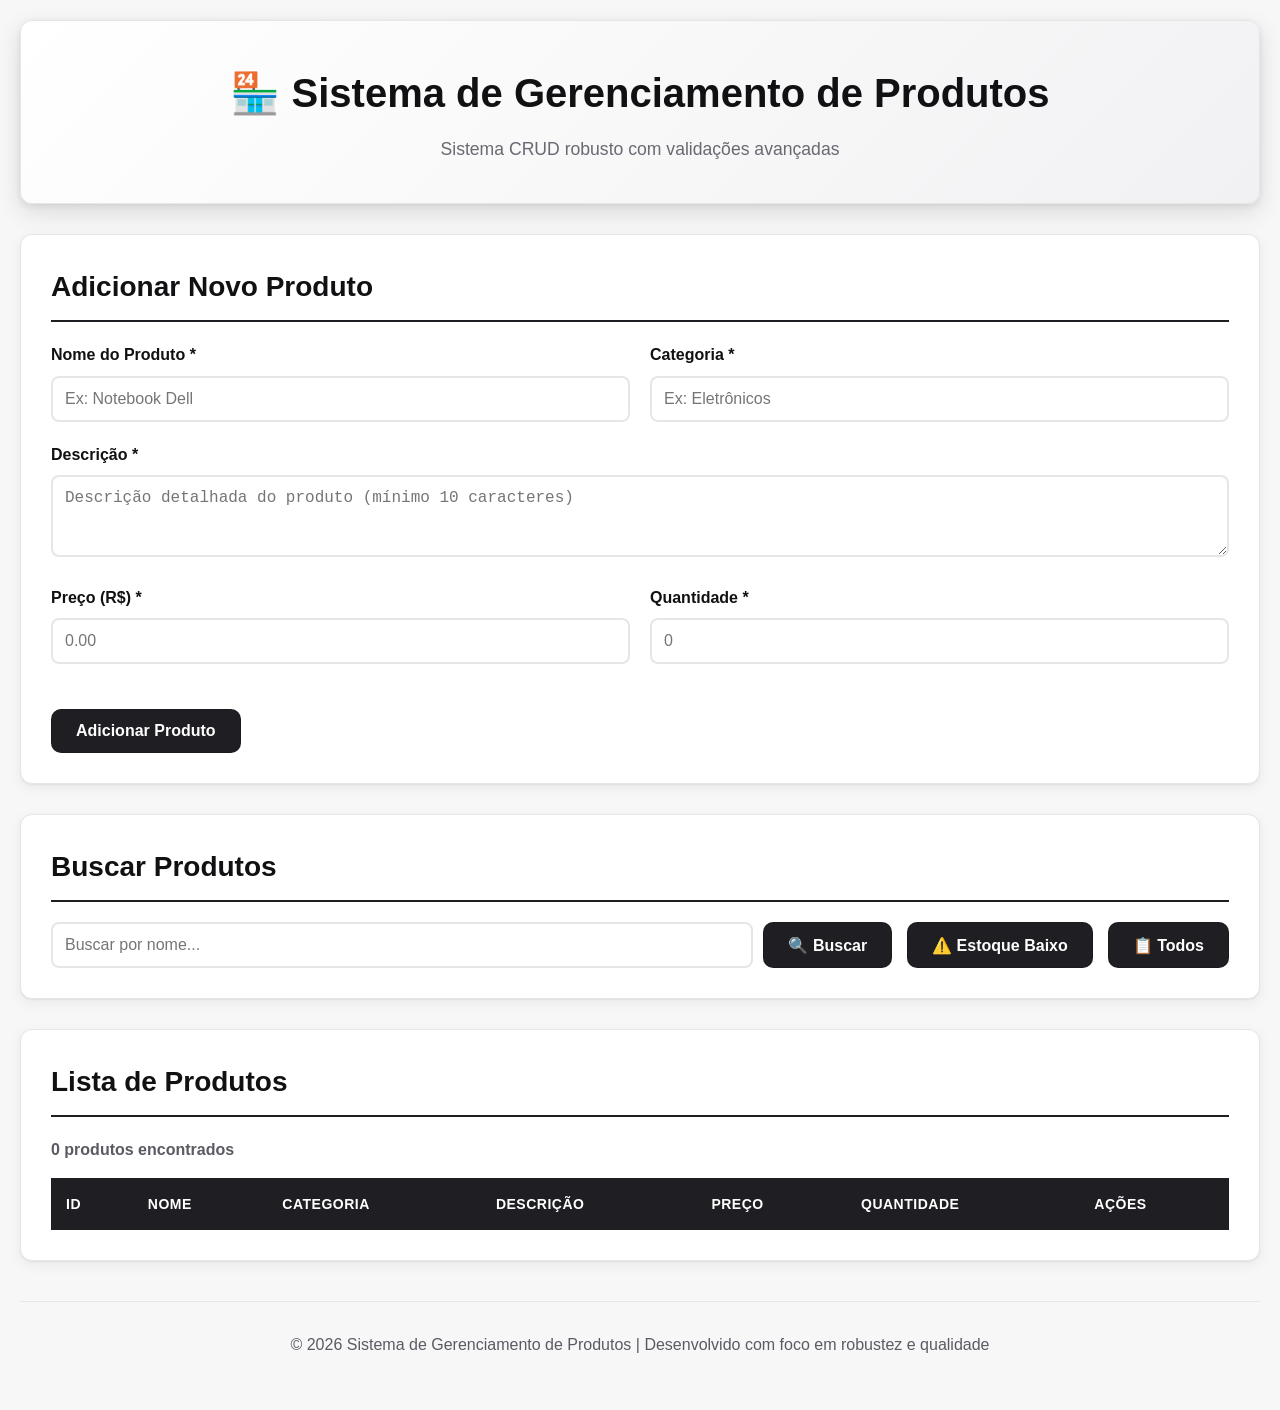
==== src/main/resources/static/index.html @ 75f7bfe7 "First Commit" ====
<!DOCTYPE html>
<html lang="pt-BR">
<head>
    <meta charset="UTF-8">
    <meta name="viewport" content="width=device-width, initial-scale=1.0">
    <title>Sistema de Gerenciamento de Produtos</title>
    <link rel="stylesheet" href="styles.css">
</head>
<body>
    <div class="container">
        <header>
            <h1>🏪 Sistema de Gerenciamento de Produtos</h1>
            <p class="subtitle">Sistema CRUD robusto com validações avançadas</p>
        </header>

        <!-- Mensagens de feedback -->
        <div id="alertContainer"></div>

        <!-- Formulário de Produto -->
        <section class="form-section">
            <h2 id="formTitle">Adicionar Novo Produto</h2>
            <form id="productForm" novalidate>
                <input type="hidden" id="productId">
                
                <div class="form-row">
                    <div class="form-group">
                        <label for="name">Nome do Produto *</label>
                        <input type="text" id="name" name="name" required 
                               minlength="3" maxlength="100"
                               placeholder="Ex: Notebook Dell">
                        <span class="error-message" id="nameError"></span>
                    </div>
                    
                    <div class="form-group">
                        <label for="category">Categoria *</label>
                        <input type="text" id="category" name="category" required 
                               minlength="3" maxlength="50"
                               placeholder="Ex: Eletrônicos">
                        <span class="error-message" id="categoryError"></span>
                    </div>
                </div>

                <div class="form-group">
                    <label for="description">Descrição *</label>
                    <textarea id="description" name="description" required 
                              minlength="10" maxlength="500" rows="3"
                              placeholder="Descrição detalhada do produto (mínimo 10 caracteres)"></textarea>
                    <span class="error-message" id="descriptionError"></span>
                </div>

                <div class="form-row">
                    <div class="form-group">
                        <label for="price">Preço (R$) *</label>
                        <input type="number" id="price" name="price" required 
                               min="0.01" max="999999.99" step="0.01"
                               placeholder="0.00">
                        <span class="error-message" id="priceError"></span>
                    </div>
                    
                    <div class="form-group">
                        <label for="quantity">Quantidade *</label>
                        <input type="number" id="quantity" name="quantity" required 
                               min="0" max="999999" step="1"
                               placeholder="0">
                        <span class="error-message" id="quantityError"></span>
                    </div>
                </div>

                <div class="form-actions">
                    <button type="submit" class="btn btn-primary" id="submitBtn">
                        Adicionar Produto
                    </button>
                    <button type="button" class="btn btn-secondary" id="cancelBtn" style="display:none;">
                        Cancelar
                    </button>
                </div>
            </form>
        </section>

        <!-- Filtros e Busca -->
        <section class="search-section">
            <h2>Buscar Produtos</h2>
            <div class="search-controls">
                <div class="search-group">
                    <input type="text" id="searchInput" placeholder="Buscar por nome...">
                    <button class="btn btn-search" id="searchBtn">🔍 Buscar</button>
                </div>
                <button class="btn btn-info" id="lowStockBtn">⚠️ Estoque Baixo</button>
                <button class="btn btn-secondary" id="showAllBtn">📋 Todos</button>
            </div>
        </section>

        <!-- Tabela de Produtos -->
        <section class="table-section">
            <h2>Lista de Produtos</h2>
            <div class="table-info">
                <span id="productCount">0 produtos encontrados</span>
            </div>
            <div class="table-container">
                <table id="productsTable">
                    <thead>
                        <tr>
                            <th>ID</th>
                            <th>Nome</th>
                            <th>Categoria</th>
                            <th>Descrição</th>
                            <th>Preço</th>
                            <th>Quantidade</th>
                            <th>Ações</th>
                        </tr>
                    </thead>
                    <tbody id="productsTableBody">
                        <!-- Produtos serão inseridos via JavaScript -->
                    </tbody>
                </table>
            </div>
            <div id="emptyState" class="empty-state" style="display:none;">
                <p>📦 Nenhum produto cadastrado ainda.</p>
                <p>Use o formulário acima para adicionar o primeiro produto!</p>
            </div>
        </section>

        <footer>
            <p>&copy; 2026 Sistema de Gerenciamento de Produtos | Desenvolvido com foco em robustez e qualidade</p>
        </footer>
    </div>

    <!-- Modal de Confirmação -->
    <div id="confirmModal" class="modal">
        <div class="modal-content">
            <h3>Confirmar Exclusão</h3>
            <p id="confirmMessage">Tem certeza que deseja excluir este produto?</p>
            <div class="modal-actions">
                <button class="btn btn-danger" id="confirmDeleteBtn">Sim, Excluir</button>
                <button class="btn btn-secondary" id="cancelDeleteBtn">Cancelar</button>
            </div>
        </div>
    </div>

    <script src="app.js"></script>
</body>
</html>
---- src/main/resources/static/styles.css ----
/* Reset e Configurações Gerais */
* {
    margin: 0;
    padding: 0;
    box-sizing: border-box;
}

/* ===========================
   Paleta Monocromática (branco + cinzas)
   Mantém todas as variáveis / classes funcionando igual.
   =========================== */
:root {
    /* Base */
    --background: #f7f7f8;     /* fundo geral (quase branco) */
    --surface: #ffffff;         /* cards/seções */
    --border-color: #e6e6e9;    /* bordas suaves */

    /* Texto */
    --text-primary: #111113;    /* quase preto */
    --text-secondary: #5a5a63;  /* cinza médio */

    /* “Primária” (agora em cinza escuro) */
    --primary-color: #1f1f23;
    --primary-hover: #0f0f12;
    --secondary-color: #4b4b55;

    /* Estados (monocromáticos, sem cor) */
    --success-color: #1f1f23;
    --danger-color: #1f1f23;
    --warning-color: #1f1f23;
    --info-color: #1f1f23;

    /* Sombras mais elegantes (mono) */
    --shadow: 0 1px 2px rgba(17,17,19,0.06), 0 4px 14px rgba(17,17,19,0.06);
    --shadow-lg: 0 8px 24px rgba(17,17,19,0.12), 0 2px 6px rgba(17,17,19,0.08);
}

body {
    font-family: -apple-system, BlinkMacSystemFont, 'Segoe UI', Roboto, Oxygen, Ubuntu, Cantarell, sans-serif;
    background-color: var(--background);
    color: var(--text-primary);
    line-height: 1.6;
}

.container {
    max-width: 1400px;
    margin: 0 auto;
    padding: 20px;
}

/* Header */
header {
    text-align: center;
    padding: 40px 20px;
    /* antes era azul/roxo — agora mono com leve contraste */
    background: linear-gradient(135deg, #ffffff, #f1f1f3);
    color: var(--text-primary);
    border-radius: 12px;
    margin-bottom: 30px;
    box-shadow: var(--shadow-lg);
    border: 1px solid var(--border-color);
}

header h1 {
    font-size: 2.5rem;
    margin-bottom: 10px;
}

.subtitle {
    font-size: 1.1rem;
    opacity: 0.9;
    color: var(--text-secondary);
}

/* Alertas */
#alertContainer {
    position: fixed;
    top: 20px;
    right: 20px;
    z-index: 1000;
    max-width: 400px;
}

.alert {
    padding: 16px 20px;
    margin-bottom: 10px;
    border-radius: 8px;
    box-shadow: var(--shadow-lg);
    display: flex;
    align-items: center;
    gap: 12px;
    animation: slideIn 0.3s ease-out;
    border: 1px solid var(--border-color);
    background: var(--surface);
    color: var(--text-primary);
}

@keyframes slideIn {
    from {
        transform: translateX(100%);
        opacity: 0;
    }
    to {
        transform: translateX(0);
        opacity: 1;
    }
}

/* Mantém classes de alerta, mas com “badge” monocromático */
.alert-success,
.alert-error,
.alert-warning,
.alert-info {
    background: var(--surface);
    color: var(--text-primary);
    border-left: 6px solid var(--primary-color);
}

/* Seções */
section {
    background: var(--surface);
    border-radius: 12px;
    padding: 30px;
    margin-bottom: 30px;
    box-shadow: var(--shadow);
    border: 1px solid var(--border-color);
}

section h2 {
    font-size: 1.75rem;
    margin-bottom: 20px;
    color: var(--text-primary);
    /* antes era azul, agora linha preta/cinza */
    border-bottom: 2px solid var(--primary-color);
    padding-bottom: 10px;
}

/* Formulário */
.form-row {
    display: grid;
    grid-template-columns: 1fr 1fr;
    gap: 20px;
}

.form-group {
    margin-bottom: 20px;
}

.form-group label {
    display: block;
    margin-bottom: 8px;
    font-weight: 600;
    color: var(--text-primary);
}

.form-group input,
.form-group textarea {
    width: 100%;
    padding: 12px;
    border: 2px solid var(--border-color);
    border-radius: 8px;
    font-size: 1rem;
    transition: all 0.3s ease;
    background: #ffffff;
    color: var(--text-primary);
}

.form-group input:focus,
.form-group textarea:focus {
    outline: none;
    border-color: var(--primary-color);
    /* foco monocromático (sem azul) */
    box-shadow: 0 0 0 3px rgba(17,17,19,0.10);
}

/* inválido continua funcionando, mas mono */
.form-group input.invalid,
.form-group textarea.invalid {
    border-color: var(--primary-color);
    box-shadow: 0 0 0 3px rgba(17,17,19,0.10);
}

.error-message {
    display: none;
    color: var(--text-secondary);
    font-size: 0.875rem;
    margin-top: 5px;
}

.error-message.show {
    display: block;
}

/* Botões */
.btn {
    padding: 12px 24px;
    border: 1px solid var(--border-color);
    border-radius: 10px;
    font-size: 1rem;
    font-weight: 600;
    cursor: pointer;
    transition: all 0.25s ease;
    display: inline-flex;
    align-items: center;
    gap: 8px;
    background: #ffffff;
    color: var(--text-primary);
}

.btn:disabled {
    opacity: 0.5;
    cursor: not-allowed;
}

/* Todos os tipos viram variações mono */
.btn-primary,
.btn-secondary,
.btn-success,
.btn-danger,
.btn-warning,
.btn-info,
.btn-search {
    background-color: var(--primary-color);
    color: #ffffff;
    border-color: rgba(0,0,0,0.12);
}

.btn-primary:hover:not(:disabled),
.btn-secondary:hover:not(:disabled),
.btn-success:hover:not(:disabled),
.btn-danger:hover:not(:disabled),
.btn-warning:hover:not(:disabled),
.btn-info:hover:not(:disabled),
.btn-search:hover:not(:disabled) {
    background-color: var(--primary-hover);
    transform: translateY(-2px);
    box-shadow: var(--shadow-lg);
}

/* Se quiser diferenciar levemente sem “cor”, use tons:
   (opcional) mantenho tudo igual pra não mudar comportamento visual esperado.
*/

/* Ações do form */
.form-actions {
    display: flex;
    gap: 15px;
    margin-top: 25px;
}

/* Busca */
.search-controls {
    display: flex;
    gap: 15px;
    flex-wrap: wrap;
}

.search-group {
    display: flex;
    gap: 10px;
    flex: 1;
    min-width: 300px;
}

.search-group input {
    flex: 1;
    padding: 12px;
    border: 2px solid var(--border-color);
    border-radius: 8px;
    font-size: 1rem;
    background: #ffffff;
    color: var(--text-primary);
}

/* Tabela */
.table-info {
    margin-bottom: 15px;
    color: var(--text-secondary);
    font-weight: 600;
}

.table-container {
    overflow-x: auto;
}

table {
    width: 100%;
    border-collapse: collapse;
}

thead {
    background-color: var(--primary-color);
    color: white;
}

thead th {
    padding: 15px;
    text-align: left;
    font-weight: 600;
    text-transform: uppercase;
    font-size: 0.875rem;
    letter-spacing: 0.5px;
}

tbody tr {
    border-bottom: 1px solid var(--border-color);
    transition: background-color 0.2s ease;
}

tbody tr:hover {
    background-color: #f3f3f5;
}

tbody td {
    padding: 15px;
}

/* baixo estoque — mono */
.low-stock {
    color: var(--text-primary);
    font-weight: 700;
}

.action-buttons {
    display: flex;
    gap: 8px;
}

.btn-sm {
    padding: 6px 12px;
    font-size: 0.875rem;
    border-radius: 8px;
}

.empty-state {
    text-align: center;
    padding: 60px 20px;
    color: var(--text-secondary);
}

.empty-state p {
    margin: 10px 0;
    font-size: 1.1rem;
}

/* Modal */
.modal {
    display: none;
    position: fixed;
    z-index: 2000;
    left: 0;
    top: 0;
    width: 100%;
    height: 100%;
    background-color: rgba(0, 0, 0, 0.55);
    animation: fadeIn 0.3s ease;
}

@keyframes fadeIn {
    from { opacity: 0; }
    to { opacity: 1; }
}

.modal.show {
    display: flex;
    justify-content: center;
    align-items: center;
}

.modal-content {
    background-color: var(--surface);
    padding: 30px;
    border-radius: 12px;
    box-shadow: var(--shadow-lg);
    max-width: 500px;
    width: 90%;
    animation: slideUp 0.3s ease;
    border: 1px solid var(--border-color);
}

@keyframes slideUp {
    from {
        transform: translateY(50px);
        opacity: 0;
    }
    to {
        transform: translateY(0);
        opacity: 1;
    }
}

.modal-content h3 {
    margin-bottom: 15px;
    color: var(--text-primary);
}

.modal-content p {
    margin-bottom: 25px;
    color: var(--text-secondary);
}

.modal-actions {
    display: flex;
    gap: 15px;
    justify-content: flex-end;
}

/* Footer */
footer {
    text-align: center;
    padding: 30px;
    color: var(--text-secondary);
    border-top: 1px solid var(--border-color);
    margin-top: 40px;
}

/* Responsividade */
@media (max-width: 768px) {
    header h1 {
        font-size: 1.75rem;
    }

    .form-row {
        grid-template-columns: 1fr;
    }

    .search-controls {
        flex-direction: column;
    }

    .search-group {
        min-width: 100%;
    }

    table {
        font-size: 0.875rem;
    }

    thead th,
    tbody td {
        padding: 10px;
    }

    .action-buttons {
        flex-direction: column;
    }
}

/* Loading State */
.loading {
    opacity: 0.6;
    pointer-events: none;
}

.spinner {
    display: inline-block;
    width: 16px;
    height: 16px;
    border: 2px solid rgba(255, 255, 255, 0.35);
    border-radius: 50%;
    border-top-color: white;
    animation: spin 0.8s linear infinite;
}

@keyframes spin {
    to { transform: rotate(360deg); }
}
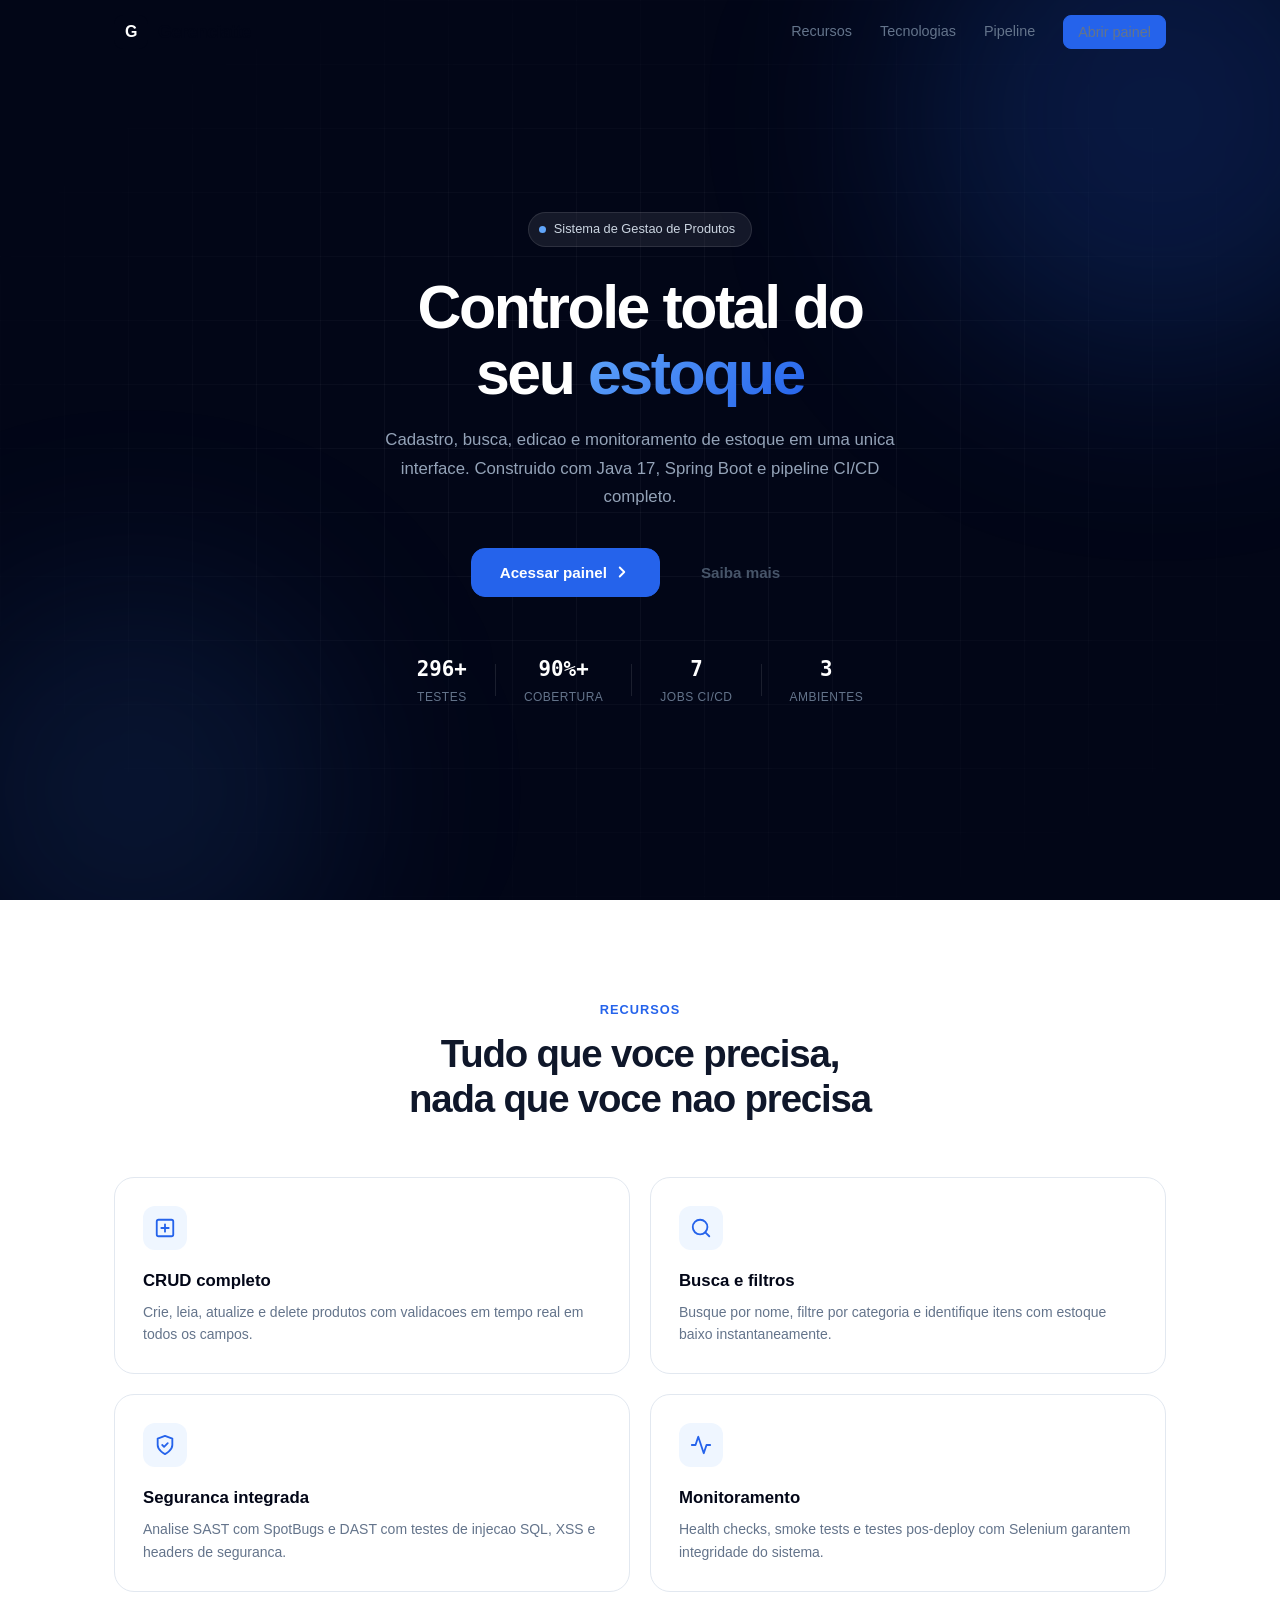
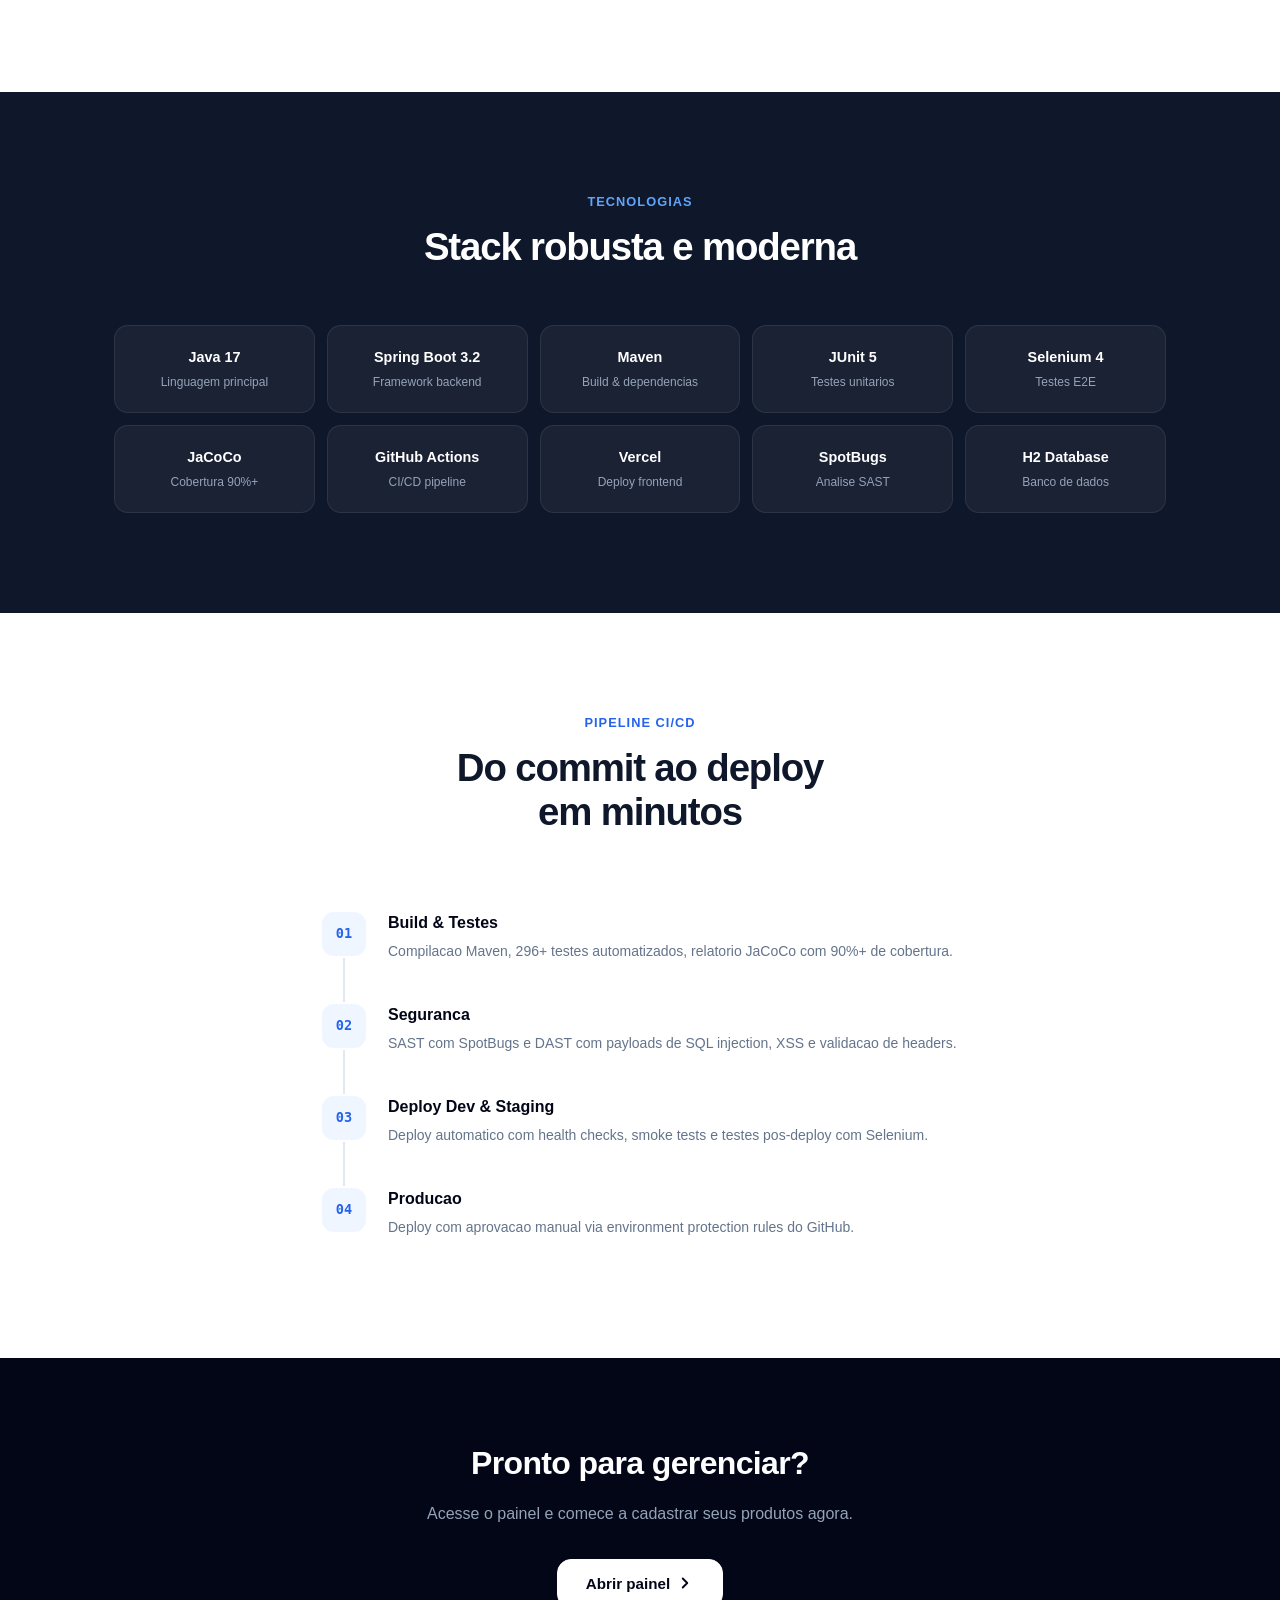
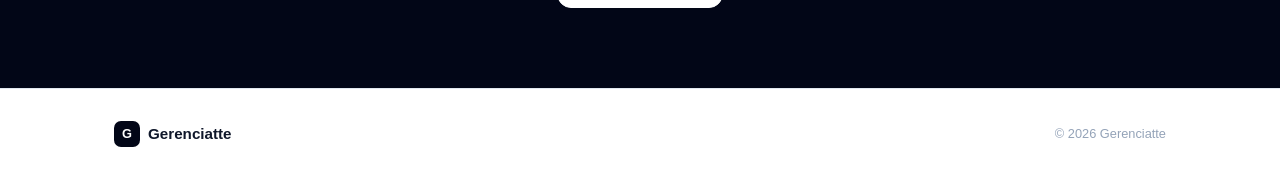
==== commit c457a6b8: "feat: redesign frontend com landing page Gerenciatte e novo painel de produtos" ====
--- a/src/main/resources/static/index.html
+++ b/src/main/resources/static/index.html
@@ -3,140 +3,243 @@
 <head>
     <meta charset="UTF-8">
     <meta name="viewport" content="width=device-width, initial-scale=1.0">
-    <title>Sistema de Gerenciamento de Produtos</title>
+    <title>Gerenciatte</title>
     <link rel="stylesheet" href="styles.css">
 </head>
 <body>
-    <div class="container">
-        <header>
-            <h1>🏪 Sistema de Gerenciamento de Produtos</h1>
-            <p class="subtitle">Sistema CRUD robusto com validações avançadas</p>
-        </header>
-
-        <!-- Mensagens de feedback -->
-        <div id="alertContainer"></div>
-
-        <!-- Formulário de Produto -->
-        <section class="form-section">
-            <h2 id="formTitle">Adicionar Novo Produto</h2>
-            <form id="productForm" novalidate>
-                <input type="hidden" id="productId">
-                
-                <div class="form-row">
-                    <div class="form-group">
-                        <label for="name">Nome do Produto *</label>
-                        <input type="text" id="name" name="name" required 
-                               minlength="3" maxlength="100"
-                               placeholder="Ex: Notebook Dell">
-                        <span class="error-message" id="nameError"></span>
-                    </div>
-                    
-                    <div class="form-group">
-                        <label for="category">Categoria *</label>
-                        <input type="text" id="category" name="category" required 
-                               minlength="3" maxlength="50"
-                               placeholder="Ex: Eletrônicos">
-                        <span class="error-message" id="categoryError"></span>
-                    </div>
-                </div>
-
-                <div class="form-group">
-                    <label for="description">Descrição *</label>
-                    <textarea id="description" name="description" required 
-                              minlength="10" maxlength="500" rows="3"
-                              placeholder="Descrição detalhada do produto (mínimo 10 caracteres)"></textarea>
-                    <span class="error-message" id="descriptionError"></span>
-                </div>
-
-                <div class="form-row">
-                    <div class="form-group">
-                        <label for="price">Preço (R$) *</label>
-                        <input type="number" id="price" name="price" required 
-                               min="0.01" max="999999.99" step="0.01"
-                               placeholder="0.00">
-                        <span class="error-message" id="priceError"></span>
-                    </div>
-                    
-                    <div class="form-group">
-                        <label for="quantity">Quantidade *</label>
-                        <input type="number" id="quantity" name="quantity" required 
-                               min="0" max="999999" step="1"
-                               placeholder="0">
-                        <span class="error-message" id="quantityError"></span>
-                    </div>
-                </div>
-
-                <div class="form-actions">
-                    <button type="submit" class="btn btn-primary" id="submitBtn">
-                        Adicionar Produto
-                    </button>
-                    <button type="button" class="btn btn-secondary" id="cancelBtn" style="display:none;">
-                        Cancelar
-                    </button>
-                </div>
-            </form>
-        </section>
-
-        <!-- Filtros e Busca -->
-        <section class="search-section">
-            <h2>Buscar Produtos</h2>
-            <div class="search-controls">
-                <div class="search-group">
-                    <input type="text" id="searchInput" placeholder="Buscar por nome...">
-                    <button class="btn btn-search" id="searchBtn">🔍 Buscar</button>
-                </div>
-                <button class="btn btn-info" id="lowStockBtn">⚠️ Estoque Baixo</button>
-                <button class="btn btn-secondary" id="showAllBtn">📋 Todos</button>
-            </div>
-        </section>
-
-        <!-- Tabela de Produtos -->
-        <section class="table-section">
-            <h2>Lista de Produtos</h2>
-            <div class="table-info">
-                <span id="productCount">0 produtos encontrados</span>
-            </div>
-            <div class="table-container">
-                <table id="productsTable">
-                    <thead>
-                        <tr>
-                            <th>ID</th>
-                            <th>Nome</th>
-                            <th>Categoria</th>
-                            <th>Descrição</th>
-                            <th>Preço</th>
-                            <th>Quantidade</th>
-                            <th>Ações</th>
-                        </tr>
-                    </thead>
-                    <tbody id="productsTableBody">
-                        <!-- Produtos serão inseridos via JavaScript -->
-                    </tbody>
-                </table>
-            </div>
-            <div id="emptyState" class="empty-state" style="display:none;">
-                <p>📦 Nenhum produto cadastrado ainda.</p>
-                <p>Use o formulário acima para adicionar o primeiro produto!</p>
-            </div>
-        </section>
-
-        <footer>
-            <p>&copy; 2026 Sistema de Gerenciamento de Produtos | Desenvolvido com foco em robustez e qualidade</p>
-        </footer>
-    </div>
-
-    <!-- Modal de Confirmação -->
-    <div id="confirmModal" class="modal">
-        <div class="modal-content">
-            <h3>Confirmar Exclusão</h3>
-            <p id="confirmMessage">Tem certeza que deseja excluir este produto?</p>
-            <div class="modal-actions">
-                <button class="btn btn-danger" id="confirmDeleteBtn">Sim, Excluir</button>
-                <button class="btn btn-secondary" id="cancelDeleteBtn">Cancelar</button>
-            </div>
-        </div>
-    </div>
-
-    <script src="app.js"></script>
+    <nav class="navbar">
+        <div class="nav-container">
+            <a href="index.html" class="nav-logo">
+                <div class="logo-mark">G</div>
+                <span>Gerenciatte</span>
+            </a>
+            <div class="nav-links" id="navLinks">
+                <a href="#features">Recursos</a>
+                <a href="#stack">Tecnologias</a>
+                <a href="#pipeline">Pipeline</a>
+                <a href="app.html" class="btn btn-primary btn-sm">Abrir painel</a>
+            </div>
+            <button class="nav-toggle" id="navToggle" aria-label="Menu">
+                <span></span><span></span><span></span>
+            </button>
+        </div>
+    </nav>
+
+    <!-- Hero -->
+    <section class="hero">
+        <div class="hero-glow hero-glow-1"></div>
+        <div class="hero-glow hero-glow-2"></div>
+        <div class="hero-grid-bg"></div>
+        <div class="hero-inner">
+            <div class="hero-pill">
+                <span class="pill-dot"></span>
+                Sistema de Gestao de Produtos
+            </div>
+            <h1>Controle total do<br>seu <span class="gradient-text">estoque</span></h1>
+            <p class="hero-sub">
+                Cadastro, busca, edicao e monitoramento de estoque em uma unica interface.
+                Construido com Java 17, Spring Boot e pipeline CI/CD completo.
+            </p>
+            <div class="hero-cta">
+                <a href="app.html" class="btn btn-primary btn-lg">
+                    Acessar painel
+                    <svg width="18" height="18" fill="none" stroke="currentColor" stroke-width="2.5" stroke-linecap="round" stroke-linejoin="round" viewBox="0 0 24 24"><path d="m9 18 6-6-6-6"/></svg>
+                </a>
+                <a href="#features" class="btn btn-ghost btn-lg">Saiba mais</a>
+            </div>
+            <div class="hero-metrics">
+                <div class="metric">
+                    <strong>296+</strong>
+                    <span>Testes</span>
+                </div>
+                <div class="metric-sep"></div>
+                <div class="metric">
+                    <strong>90%+</strong>
+                    <span>Cobertura</span>
+                </div>
+                <div class="metric-sep"></div>
+                <div class="metric">
+                    <strong>7</strong>
+                    <span>Jobs CI/CD</span>
+                </div>
+                <div class="metric-sep"></div>
+                <div class="metric">
+                    <strong>3</strong>
+                    <span>Ambientes</span>
+                </div>
+            </div>
+        </div>
+    </section>
+
+    <!-- Features -->
+    <section class="section" id="features">
+        <div class="container">
+            <div class="section-label">Recursos</div>
+            <h2 class="section-title">Tudo que voce precisa,<br>nada que voce nao precisa</h2>
+            <div class="features-grid">
+                <div class="feat-card">
+                    <div class="feat-icon">
+                        <svg width="22" height="22" fill="none" stroke="currentColor" stroke-width="2" stroke-linecap="round" stroke-linejoin="round" viewBox="0 0 24 24"><rect x="3" y="3" width="18" height="18" rx="2"/><path d="M12 8v8"/><path d="M8 12h8"/></svg>
+                    </div>
+                    <h3>CRUD completo</h3>
+                    <p>Crie, leia, atualize e delete produtos com validacoes em tempo real em todos os campos.</p>
+                </div>
+                <div class="feat-card">
+                    <div class="feat-icon">
+                        <svg width="22" height="22" fill="none" stroke="currentColor" stroke-width="2" stroke-linecap="round" stroke-linejoin="round" viewBox="0 0 24 24"><circle cx="11" cy="11" r="8"/><path d="m21 21-4.3-4.3"/></svg>
+                    </div>
+                    <h3>Busca e filtros</h3>
+                    <p>Busque por nome, filtre por categoria e identifique itens com estoque baixo instantaneamente.</p>
+                </div>
+                <div class="feat-card">
+                    <div class="feat-icon">
+                        <svg width="22" height="22" fill="none" stroke="currentColor" stroke-width="2" stroke-linecap="round" stroke-linejoin="round" viewBox="0 0 24 24"><path d="M12 22s8-4 8-10V5l-8-3-8 3v7c0 6 8 10 8 10"/><path d="m9 12 2 2 4-4"/></svg>
+                    </div>
+                    <h3>Seguranca integrada</h3>
+                    <p>Analise SAST com SpotBugs e DAST com testes de injecao SQL, XSS e headers de seguranca.</p>
+                </div>
+                <div class="feat-card">
+                    <div class="feat-icon">
+                        <svg width="22" height="22" fill="none" stroke="currentColor" stroke-width="2" stroke-linecap="round" stroke-linejoin="round" viewBox="0 0 24 24"><path d="M22 12h-4l-3 9L9 3l-3 9H2"/></svg>
+                    </div>
+                    <h3>Monitoramento</h3>
+                    <p>Health checks, smoke tests e testes pos-deploy com Selenium garantem integridade do sistema.</p>
+                </div>
+            </div>
+        </div>
+    </section>
+
+    <!-- Tech Stack -->
+    <section class="section section-dark" id="stack">
+        <div class="container">
+            <div class="section-label section-label-light">Tecnologias</div>
+            <h2 class="section-title section-title-light">Stack robusta e moderna</h2>
+            <div class="stack-grid">
+                <div class="stack-item">
+                    <div class="stack-name">Java 17</div>
+                    <div class="stack-desc">Linguagem principal</div>
+                </div>
+                <div class="stack-item">
+                    <div class="stack-name">Spring Boot 3.2</div>
+                    <div class="stack-desc">Framework backend</div>
+                </div>
+                <div class="stack-item">
+                    <div class="stack-name">Maven</div>
+                    <div class="stack-desc">Build & dependencias</div>
+                </div>
+                <div class="stack-item">
+                    <div class="stack-name">JUnit 5</div>
+                    <div class="stack-desc">Testes unitarios</div>
+                </div>
+                <div class="stack-item">
+                    <div class="stack-name">Selenium 4</div>
+                    <div class="stack-desc">Testes E2E</div>
+                </div>
+                <div class="stack-item">
+                    <div class="stack-name">JaCoCo</div>
+                    <div class="stack-desc">Cobertura 90%+</div>
+                </div>
+                <div class="stack-item">
+                    <div class="stack-name">GitHub Actions</div>
+                    <div class="stack-desc">CI/CD pipeline</div>
+                </div>
+                <div class="stack-item">
+                    <div class="stack-name">Vercel</div>
+                    <div class="stack-desc">Deploy frontend</div>
+                </div>
+                <div class="stack-item">
+                    <div class="stack-name">SpotBugs</div>
+                    <div class="stack-desc">Analise SAST</div>
+                </div>
+                <div class="stack-item">
+                    <div class="stack-name">H2 Database</div>
+                    <div class="stack-desc">Banco de dados</div>
+                </div>
+            </div>
+        </div>
+    </section>
+
+    <!-- Pipeline -->
+    <section class="section" id="pipeline">
+        <div class="container">
+            <div class="section-label">Pipeline CI/CD</div>
+            <h2 class="section-title">Do commit ao deploy<br>em minutos</h2>
+            <div class="pipeline">
+                <div class="pipe-step">
+                    <div class="pipe-num">01</div>
+                    <div class="pipe-info">
+                        <h4>Build & Testes</h4>
+                        <p>Compilacao Maven, 296+ testes automatizados, relatorio JaCoCo com 90%+ de cobertura.</p>
+                    </div>
+                </div>
+                <div class="pipe-step">
+                    <div class="pipe-num">02</div>
+                    <div class="pipe-info">
+                        <h4>Seguranca</h4>
+                        <p>SAST com SpotBugs e DAST com payloads de SQL injection, XSS e validacao de headers.</p>
+                    </div>
+                </div>
+                <div class="pipe-step">
+                    <div class="pipe-num">03</div>
+                    <div class="pipe-info">
+                        <h4>Deploy Dev & Staging</h4>
+                        <p>Deploy automatico com health checks, smoke tests e testes pos-deploy com Selenium.</p>
+                    </div>
+                </div>
+                <div class="pipe-step">
+                    <div class="pipe-num">04</div>
+                    <div class="pipe-info">
+                        <h4>Producao</h4>
+                        <p>Deploy com aprovacao manual via environment protection rules do GitHub.</p>
+                    </div>
+                </div>
+            </div>
+        </div>
+    </section>
+
+    <!-- CTA -->
+    <section class="section-cta">
+        <div class="container">
+            <h2>Pronto para gerenciar?</h2>
+            <p>Acesse o painel e comece a cadastrar seus produtos agora.</p>
+            <a href="app.html" class="btn btn-white btn-lg">
+                Abrir painel
+                <svg width="18" height="18" fill="none" stroke="currentColor" stroke-width="2.5" stroke-linecap="round" stroke-linejoin="round" viewBox="0 0 24 24"><path d="m9 18 6-6-6-6"/></svg>
+            </a>
+        </div>
+    </section>
+
+    <footer class="footer">
+        <div class="container footer-inner">
+            <div class="footer-brand">
+                <div class="logo-mark logo-mark-sm">G</div>
+                <span>Gerenciatte</span>
+            </div>
+            <p>&copy; 2026 Gerenciatte</p>
+        </div>
+    </footer>
+
+    <script>
+        const toggle = document.getElementById('navToggle');
+        const links = document.getElementById('navLinks');
+        toggle.addEventListener('click', () => {
+            links.classList.toggle('open');
+            toggle.classList.toggle('active');
+        });
+        document.querySelectorAll('a[href^="#"]').forEach(a => {
+            a.addEventListener('click', e => {
+                e.preventDefault();
+                const t = document.querySelector(a.getAttribute('href'));
+                if (t) t.scrollIntoView({ behavior: 'smooth', block: 'start' });
+                links.classList.remove('open');
+                toggle.classList.remove('active');
+            });
+        });
+        // Navbar blur on scroll
+        const nav = document.querySelector('.navbar');
+        window.addEventListener('scroll', () => {
+            nav.classList.toggle('scrolled', window.scrollY > 20);
+        });
+    </script>
 </body>
 </html>
--- a/src/main/resources/static/styles.css
+++ b/src/main/resources/static/styles.css
@@ -1,467 +1,464 @@
-/* Reset e Configurações Gerais */
-* {
-    margin: 0;
-    padding: 0;
-    box-sizing: border-box;
-}
-
-/* ===========================
-   Paleta Monocromática (branco + cinzas)
-   Mantém todas as variáveis / classes funcionando igual.
-   =========================== */
-:root {
-    /* Base */
-    --background: #f7f7f8;     /* fundo geral (quase branco) */
-    --surface: #ffffff;         /* cards/seções */
-    --border-color: #e6e6e9;    /* bordas suaves */
-
-    /* Texto */
-    --text-primary: #111113;    /* quase preto */
-    --text-secondary: #5a5a63;  /* cinza médio */
-
-    /* “Primária” (agora em cinza escuro) */
-    --primary-color: #1f1f23;
-    --primary-hover: #0f0f12;
-    --secondary-color: #4b4b55;
-
-    /* Estados (monocromáticos, sem cor) */
-    --success-color: #1f1f23;
-    --danger-color: #1f1f23;
-    --warning-color: #1f1f23;
-    --info-color: #1f1f23;
-
-    /* Sombras mais elegantes (mono) */
-    --shadow: 0 1px 2px rgba(17,17,19,0.06), 0 4px 14px rgba(17,17,19,0.06);
-    --shadow-lg: 0 8px 24px rgba(17,17,19,0.12), 0 2px 6px rgba(17,17,19,0.08);
-}
-
-body {
-    font-family: -apple-system, BlinkMacSystemFont, 'Segoe UI', Roboto, Oxygen, Ubuntu, Cantarell, sans-serif;
-    background-color: var(--background);
-    color: var(--text-primary);
-    line-height: 1.6;
-}
-
-.container {
-    max-width: 1400px;
-    margin: 0 auto;
-    padding: 20px;
-}
-
-/* Header */
-header {
-    text-align: center;
-    padding: 40px 20px;
-    /* antes era azul/roxo — agora mono com leve contraste */
-    background: linear-gradient(135deg, #ffffff, #f1f1f3);
-    color: var(--text-primary);
-    border-radius: 12px;
-    margin-bottom: 30px;
-    box-shadow: var(--shadow-lg);
-    border: 1px solid var(--border-color);
-}
-
-header h1 {
-    font-size: 2.5rem;
-    margin-bottom: 10px;
-}
-
-.subtitle {
-    font-size: 1.1rem;
-    opacity: 0.9;
-    color: var(--text-secondary);
-}
-
-/* Alertas */
-#alertContainer {
-    position: fixed;
-    top: 20px;
-    right: 20px;
-    z-index: 1000;
-    max-width: 400px;
-}
-
-.alert {
-    padding: 16px 20px;
-    margin-bottom: 10px;
-    border-radius: 8px;
-    box-shadow: var(--shadow-lg);
-    display: flex;
-    align-items: center;
-    gap: 12px;
-    animation: slideIn 0.3s ease-out;
-    border: 1px solid var(--border-color);
-    background: var(--surface);
-    color: var(--text-primary);
-}
-
-@keyframes slideIn {
-    from {
-        transform: translateX(100%);
-        opacity: 0;
-    }
-    to {
-        transform: translateX(0);
-        opacity: 1;
-    }
-}
-
-/* Mantém classes de alerta, mas com “badge” monocromático */
-.alert-success,
-.alert-error,
-.alert-warning,
-.alert-info {
-    background: var(--surface);
-    color: var(--text-primary);
-    border-left: 6px solid var(--primary-color);
-}
-
-/* Seções */
-section {
-    background: var(--surface);
-    border-radius: 12px;
-    padding: 30px;
-    margin-bottom: 30px;
-    box-shadow: var(--shadow);
-    border: 1px solid var(--border-color);
-}
-
-section h2 {
-    font-size: 1.75rem;
-    margin-bottom: 20px;
-    color: var(--text-primary);
-    /* antes era azul, agora linha preta/cinza */
-    border-bottom: 2px solid var(--primary-color);
-    padding-bottom: 10px;
-}
-
-/* Formulário */
-.form-row {
-    display: grid;
-    grid-template-columns: 1fr 1fr;
-    gap: 20px;
-}
-
-.form-group {
-    margin-bottom: 20px;
-}
-
-.form-group label {
-    display: block;
-    margin-bottom: 8px;
-    font-weight: 600;
-    color: var(--text-primary);
-}
-
-.form-group input,
-.form-group textarea {
-    width: 100%;
-    padding: 12px;
-    border: 2px solid var(--border-color);
-    border-radius: 8px;
-    font-size: 1rem;
-    transition: all 0.3s ease;
-    background: #ffffff;
-    color: var(--text-primary);
-}
-
-.form-group input:focus,
-.form-group textarea:focus {
-    outline: none;
-    border-color: var(--primary-color);
-    /* foco monocromático (sem azul) */
-    box-shadow: 0 0 0 3px rgba(17,17,19,0.10);
-}
-
-/* inválido continua funcionando, mas mono */
-.form-group input.invalid,
-.form-group textarea.invalid {
-    border-color: var(--primary-color);
-    box-shadow: 0 0 0 3px rgba(17,17,19,0.10);
-}
-
-.error-message {
-    display: none;
-    color: var(--text-secondary);
-    font-size: 0.875rem;
-    margin-top: 5px;
-}
-
-.error-message.show {
-    display: block;
-}
-
-/* Botões */
-.btn {
-    padding: 12px 24px;
-    border: 1px solid var(--border-color);
-    border-radius: 10px;
-    font-size: 1rem;
-    font-weight: 600;
-    cursor: pointer;
-    transition: all 0.25s ease;
-    display: inline-flex;
-    align-items: center;
-    gap: 8px;
-    background: #ffffff;
-    color: var(--text-primary);
-}
-
-.btn:disabled {
-    opacity: 0.5;
-    cursor: not-allowed;
-}
-
-/* Todos os tipos viram variações mono */
-.btn-primary,
-.btn-secondary,
-.btn-success,
-.btn-danger,
-.btn-warning,
-.btn-info,
-.btn-search {
-    background-color: var(--primary-color);
-    color: #ffffff;
-    border-color: rgba(0,0,0,0.12);
-}
-
-.btn-primary:hover:not(:disabled),
-.btn-secondary:hover:not(:disabled),
-.btn-success:hover:not(:disabled),
-.btn-danger:hover:not(:disabled),
-.btn-warning:hover:not(:disabled),
-.btn-info:hover:not(:disabled),
-.btn-search:hover:not(:disabled) {
-    background-color: var(--primary-hover);
-    transform: translateY(-2px);
-    box-shadow: var(--shadow-lg);
-}
-
-/* Se quiser diferenciar levemente sem “cor”, use tons:
-   (opcional) mantenho tudo igual pra não mudar comportamento visual esperado.
-*/
-
-/* Ações do form */
-.form-actions {
-    display: flex;
-    gap: 15px;
-    margin-top: 25px;
-}
-
-/* Busca */
-.search-controls {
-    display: flex;
-    gap: 15px;
-    flex-wrap: wrap;
-}
-
-.search-group {
-    display: flex;
-    gap: 10px;
-    flex: 1;
-    min-width: 300px;
-}
-
-.search-group input {
-    flex: 1;
-    padding: 12px;
-    border: 2px solid var(--border-color);
-    border-radius: 8px;
-    font-size: 1rem;
-    background: #ffffff;
-    color: var(--text-primary);
-}
-
-/* Tabela */
-.table-info {
-    margin-bottom: 15px;
-    color: var(--text-secondary);
-    font-weight: 600;
-}
-
-.table-container {
-    overflow-x: auto;
-}
-
-table {
-    width: 100%;
-    border-collapse: collapse;
-}
-
-thead {
-    background-color: var(--primary-color);
-    color: white;
-}
-
-thead th {
-    padding: 15px;
-    text-align: left;
-    font-weight: 600;
-    text-transform: uppercase;
-    font-size: 0.875rem;
-    letter-spacing: 0.5px;
-}
-
-tbody tr {
-    border-bottom: 1px solid var(--border-color);
-    transition: background-color 0.2s ease;
-}
-
-tbody tr:hover {
-    background-color: #f3f3f5;
-}
-
-tbody td {
-    padding: 15px;
-}
-
-/* baixo estoque — mono */
-.low-stock {
-    color: var(--text-primary);
-    font-weight: 700;
-}
-
-.action-buttons {
-    display: flex;
-    gap: 8px;
-}
-
-.btn-sm {
-    padding: 6px 12px;
-    font-size: 0.875rem;
-    border-radius: 8px;
-}
-
-.empty-state {
-    text-align: center;
-    padding: 60px 20px;
-    color: var(--text-secondary);
-}
-
-.empty-state p {
-    margin: 10px 0;
-    font-size: 1.1rem;
-}
+/* ===========================
+   Gerenciatte — Design System
+   Black + White + Blue
+   =========================== */
+*,*::before,*::after{margin:0;padding:0;box-sizing:border-box}
+
+:root{
+  --white:#fff;
+  --g50:#f8fafc;--g100:#f1f5f9;--g200:#e2e8f0;--g300:#cbd5e1;
+  --g400:#94a3b8;--g500:#64748b;--g600:#475569;--g700:#334155;
+  --g800:#1e293b;--g900:#0f172a;--black:#020617;
+
+  --b50:#eff6ff;--b100:#dbeafe;--b200:#bfdbfe;
+  --b400:#60a5fa;--b500:#3b82f6;--b600:#2563eb;--b700:#1d4ed8;
+
+  --red:#ef4444;--red-d:#dc2626;
+  --amber:#f59e0b;--amber-d:#d97706;
+
+  --font:-apple-system,BlinkMacSystemFont,'Segoe UI',Roboto,'Helvetica Neue',Arial,sans-serif;
+  --mono:'SF Mono',SFMono-Regular,ui-monospace,'DejaVu Sans Mono',Menlo,Consolas,monospace;
+  --r:8px;--r-lg:14px;--r-xl:20px;
+  --sh:0 1px 3px rgba(0,0,0,.06),0 1px 2px rgba(0,0,0,.04);
+  --sh-md:0 4px 6px rgba(0,0,0,.06),0 2px 4px rgba(0,0,0,.04);
+  --sh-lg:0 10px 30px rgba(0,0,0,.1);
+  --ease:cubic-bezier(.4,0,.2,1);
+}
+
+html{scroll-behavior:smooth}
+body{font-family:var(--font);color:var(--g900);background:var(--white);
+  -webkit-font-smoothing:antialiased;-moz-osx-font-smoothing:grayscale;line-height:1.6}
+
+.container{max-width:1100px;margin:0 auto;padding:0 24px}
+
+/* ===========================
+   Navbar
+   =========================== */
+.navbar{
+  position:fixed;top:0;left:0;right:0;z-index:100;
+  background:transparent;transition:all .3s var(--ease);
+}
+.navbar.scrolled{
+  background:rgba(255,255,255,.88);backdrop-filter:blur(16px)saturate(180%);
+  border-bottom:1px solid var(--g200);
+}
+.nav-container{
+  max-width:1100px;margin:0 auto;padding:0 24px;
+  height:64px;display:flex;align-items:center;justify-content:space-between;
+}
+.nav-logo{
+  display:flex;align-items:center;gap:10px;
+  text-decoration:none;color:var(--black);font-weight:700;font-size:1.1rem;
+  letter-spacing:-.02em;
+}
+.logo-mark{
+  width:34px;height:34px;background:var(--black);color:var(--white);
+  border-radius:9px;display:grid;place-items:center;
+  font-weight:800;font-size:1rem;
+}
+.logo-mark-sm{width:26px;height:26px;font-size:.8rem;border-radius:7px}
+.nav-links{display:flex;align-items:center;gap:28px}
+.nav-links a{
+  text-decoration:none;color:var(--g500);font-size:.9rem;font-weight:500;
+  transition:color .2s var(--ease);
+}
+.nav-links a:hover{color:var(--black)}
+.nav-toggle{
+  display:none;flex-direction:column;gap:5px;background:0;border:0;
+  cursor:pointer;padding:4px;
+}
+.nav-toggle span{
+  width:20px;height:2px;background:var(--g800);border-radius:2px;
+  transition:all .3s var(--ease);
+}
+.nav-toggle.active span:nth-child(1){transform:translateY(7px)rotate(45deg)}
+.nav-toggle.active span:nth-child(2){opacity:0}
+.nav-toggle.active span:nth-child(3){transform:translateY(-7px)rotate(-45deg)}
+
+/* ===========================
+   Buttons
+   =========================== */
+.btn{
+  display:inline-flex;align-items:center;justify-content:center;gap:6px;
+  padding:9px 18px;border-radius:var(--r);font-size:.875rem;font-weight:600;
+  font-family:var(--font);cursor:pointer;border:1px solid transparent;
+  text-decoration:none;transition:all .2s var(--ease);line-height:1.4;
+}
+.btn:disabled{opacity:.45;cursor:not-allowed}
+.btn-sm{padding:6px 14px;font-size:.8125rem}
+.btn-lg{padding:13px 28px;font-size:.95rem;border-radius:var(--r-lg)}
+
+.btn-primary{background:var(--b600);color:var(--white);border-color:var(--b600)}
+.btn-primary:hover:not(:disabled){background:var(--b700);border-color:var(--b700);box-shadow:0 4px 14px rgba(37,99,235,.35)}
+
+.btn-ghost{background:0;color:var(--g600);border-color:transparent}
+.btn-ghost:hover:not(:disabled){background:var(--g100);color:var(--g900)}
+
+.btn-outline-warn{background:0;color:var(--amber-d);border-color:var(--amber)}
+.btn-outline-warn:hover:not(:disabled){background:#fffbeb}
+
+.btn-danger{background:var(--red);color:var(--white);border-color:var(--red)}
+.btn-danger:hover:not(:disabled){background:var(--red-d);box-shadow:0 4px 14px rgba(239,68,68,.35)}
+
+.btn-white{background:var(--white);color:var(--black);border-color:var(--white)}
+.btn-white:hover:not(:disabled){background:var(--g100);box-shadow:var(--sh-lg)}
+
+/* legacy compat for app.js */
+.btn-secondary{background:var(--white);color:var(--g700);border-color:var(--g300)}
+.btn-secondary:hover:not(:disabled){background:var(--g50)}
+.btn-success,.btn-search{background:var(--b600);color:var(--white)}
+.btn-success:hover:not(:disabled),.btn-search:hover:not(:disabled){background:var(--b700)}
+.btn-warning{background:var(--amber);color:var(--white)}
+.btn-warning:hover:not(:disabled){background:var(--amber-d)}
+.btn-info{background:var(--g800);color:var(--white)}
+.btn-info:hover:not(:disabled){background:var(--black)}
+
+/* ===========================
+   Hero
+   =========================== */
+.hero{
+  position:relative;min-height:100vh;display:flex;align-items:center;
+  justify-content:center;padding:100px 24px 80px;overflow:hidden;
+  background:var(--black);color:var(--white);
+}
+.hero-grid-bg{
+  position:absolute;inset:0;
+  background-image:
+    linear-gradient(rgba(255,255,255,.04) 1px,transparent 1px),
+    linear-gradient(90deg,rgba(255,255,255,.04) 1px,transparent 1px);
+  background-size:64px 64px;
+  mask-image:radial-gradient(ellipse 60% 60% at 50% 50%,black 30%,transparent 100%);
+}
+.hero-glow{position:absolute;border-radius:50%;filter:blur(100px);pointer-events:none}
+.hero-glow-1{width:500px;height:500px;top:-15%;right:-10%;background:rgba(37,99,235,.2)}
+.hero-glow-2{width:400px;height:400px;bottom:-10%;left:-5%;background:rgba(59,130,246,.12)}
+
+.hero-inner{position:relative;z-index:1;max-width:700px;text-align:center}
+
+.hero-pill{
+  display:inline-flex;align-items:center;gap:8px;
+  padding:6px 16px 6px 10px;border-radius:100px;
+  background:rgba(255,255,255,.08);border:1px solid rgba(255,255,255,.1);
+  font-size:.8rem;font-weight:500;color:var(--g300);margin-bottom:28px;
+}
+.pill-dot{width:7px;height:7px;border-radius:50%;background:var(--b400);flex-shrink:0}
+
+.hero h1{
+  font-size:clamp(2.2rem,5.5vw,3.8rem);font-weight:800;
+  line-height:1.08;letter-spacing:-.04em;margin-bottom:20px;
+}
+.gradient-text{
+  background:linear-gradient(135deg,var(--b400),var(--b600));
+  -webkit-background-clip:text;-webkit-text-fill-color:transparent;
+  background-clip:text;
+}
+
+.hero-sub{
+  font-size:1.05rem;color:var(--g400);line-height:1.7;
+  max-width:520px;margin:0 auto 36px;
+}
+
+.hero-cta{display:flex;gap:12px;justify-content:center;flex-wrap:wrap;margin-bottom:56px}
+
+.hero-metrics{
+  display:flex;align-items:center;justify-content:center;gap:28px;flex-wrap:wrap;
+}
+.metric{display:flex;flex-direction:column;align-items:center;gap:2px}
+.metric strong{font-size:1.3rem;font-weight:800;color:var(--white);font-family:var(--mono)}
+.metric span{font-size:.75rem;color:var(--g500);font-weight:500;text-transform:uppercase;letter-spacing:.04em}
+.metric-sep{width:1px;height:32px;background:rgba(255,255,255,.1)}
+
+/* ===========================
+   Sections
+   =========================== */
+.section{padding:100px 0}
+.section-dark{background:var(--g900);color:var(--white)}
+
+.section-label{
+  font-size:.8rem;font-weight:700;text-transform:uppercase;letter-spacing:.08em;
+  color:var(--b600);margin-bottom:12px;text-align:center;
+}
+.section-label-light{color:var(--b400)}
+
+.section-title{
+  font-size:clamp(1.6rem,3.5vw,2.4rem);font-weight:800;
+  line-height:1.15;letter-spacing:-.03em;text-align:center;margin-bottom:56px;
+}
+.section-title-light{color:var(--white)}
+
+/* Features */
+.features-grid{display:grid;grid-template-columns:repeat(2,1fr);gap:20px}
+
+.feat-card{
+  padding:28px;border:1px solid var(--g200);border-radius:var(--r-xl);
+  transition:all .3s var(--ease);background:var(--white);
+}
+.feat-card:hover{border-color:var(--b200);box-shadow:var(--sh-md);transform:translateY(-3px)}
+
+.feat-icon{
+  width:44px;height:44px;border-radius:12px;
+  background:var(--b50);color:var(--b600);
+  display:grid;place-items:center;margin-bottom:18px;
+}
+.feat-card h3{font-size:1.05rem;font-weight:700;color:var(--black);margin-bottom:6px}
+.feat-card p{font-size:.875rem;color:var(--g500);line-height:1.6}
+
+/* Stack */
+.stack-grid{display:grid;grid-template-columns:repeat(5,1fr);gap:12px}
+.stack-item{
+  padding:20px 16px;border-radius:var(--r-lg);text-align:center;
+  background:rgba(255,255,255,.05);border:1px solid rgba(255,255,255,.08);
+  transition:all .3s var(--ease);
+}
+.stack-item:hover{background:rgba(255,255,255,.08);border-color:rgba(255,255,255,.14)}
+.stack-name{font-size:.9rem;font-weight:700;color:var(--white);margin-bottom:4px}
+.stack-desc{font-size:.75rem;color:var(--g400)}
+
+/* Pipeline */
+.pipeline{max-width:640px;margin:0 auto;display:flex;flex-direction:column;gap:0;position:relative}
+.pipeline::before{
+  content:'';position:absolute;left:23px;top:24px;bottom:24px;width:2px;
+  background:var(--g200);
+}
+.pipe-step{
+  display:flex;align-items:flex-start;gap:20px;padding:20px 0;position:relative;
+}
+.pipe-num{
+  width:48px;height:48px;border-radius:14px;
+  background:var(--b50);color:var(--b600);
+  display:grid;place-items:center;font-weight:800;font-size:.85rem;
+  font-family:var(--mono);flex-shrink:0;position:relative;z-index:1;
+  border:2px solid var(--white);
+}
+.pipe-info h4{font-size:1rem;font-weight:700;color:var(--black);margin-bottom:4px}
+.pipe-info p{font-size:.875rem;color:var(--g500);line-height:1.6}
+
+/* CTA */
+.section-cta{
+  padding:80px 0;background:var(--black);color:var(--white);text-align:center;
+}
+.section-cta h2{
+  font-size:clamp(1.5rem,3vw,2rem);font-weight:800;
+  letter-spacing:-.02em;margin-bottom:12px;
+}
+.section-cta p{color:var(--g400);margin-bottom:32px;font-size:1rem}
+
+/* Footer */
+.footer{padding:32px 0;border-top:1px solid var(--g200)}
+.footer-inner{display:flex;align-items:center;justify-content:space-between}
+.footer-brand{display:flex;align-items:center;gap:8px;font-weight:700;font-size:.95rem}
+.footer p{font-size:.8rem;color:var(--g400)}
+
+/* ===========================
+   App Page
+   =========================== */
+.app-body{background:var(--g50)}
+.app-main{max-width:1100px;margin:0 auto;padding:84px 24px 40px}
+
+.app-header{margin-bottom:28px}
+.app-header h1{font-size:1.75rem;font-weight:800;letter-spacing:-.03em;color:var(--black)}
+.app-header-sub{font-size:.9rem;color:var(--g500);margin-top:2px}
+
+/* Stats */
+.stats-row{display:grid;grid-template-columns:repeat(3,1fr);gap:16px;margin-bottom:24px}
+.stat-card{
+  background:var(--white);border:1px solid var(--g200);border-radius:var(--r-lg);
+  padding:20px 24px;display:flex;flex-direction:column;gap:2px;
+}
+.stat-card-value{font-size:1.6rem;font-weight:800;color:var(--black);font-family:var(--mono)}
+.stat-card-label{font-size:.8rem;color:var(--g500);font-weight:500}
+.stat-card-warn .stat-card-value{color:var(--amber-d)}
+
+/* Panel */
+.panel{
+  background:var(--white);border:1px solid var(--g200);
+  border-radius:var(--r-xl);padding:28px;margin-bottom:20px;
+}
+.panel-head{
+  display:flex;align-items:center;justify-content:space-between;
+  margin-bottom:24px;padding-bottom:16px;border-bottom:1px solid var(--g100);
+}
+.panel-head h2{font-size:1.1rem;font-weight:700;color:var(--black)}
+
+.count-badge{
+  padding:4px 12px;background:var(--b50);color:var(--b600);
+  border-radius:100px;font-size:.78rem;font-weight:600;
+}
+
+/* Form fields */
+.field-row{display:grid;grid-template-columns:1fr 1fr;gap:16px}
+.field{margin-bottom:16px}
+.field label{
+  display:block;margin-bottom:5px;font-weight:600;
+  font-size:.8rem;color:var(--g600);
+}
+.field input,.field textarea{
+  width:100%;padding:9px 13px;border:1px solid var(--g300);
+  border-radius:var(--r);font-size:.875rem;font-family:var(--font);
+  color:var(--g900);background:var(--white);transition:all .2s var(--ease);
+}
+.field input::placeholder,.field textarea::placeholder{color:var(--g400)}
+.field input:focus,.field textarea:focus{
+  outline:0;border-color:var(--b500);box-shadow:0 0 0 3px var(--b100);
+}
+.field input.invalid,.field textarea.invalid{
+  border-color:var(--red);box-shadow:0 0 0 3px rgba(239,68,68,.1);
+}
+.error-message{display:none;color:var(--red);font-size:.78rem;margin-top:4px;font-weight:500}
+.error-message.show{display:block}
+
+.form-foot{display:flex;gap:10px;margin-top:4px}
+
+/* legacy compat */
+.form-group{margin-bottom:16px}
+.form-group label{display:block;margin-bottom:5px;font-weight:600;font-size:.8rem;color:var(--g600)}
+.form-group input,.form-group textarea{
+  width:100%;padding:9px 13px;border:1px solid var(--g300);border-radius:var(--r);
+  font-size:.875rem;font-family:var(--font);color:var(--g900);background:var(--white);
+  transition:all .2s var(--ease);
+}
+.form-group input:focus,.form-group textarea:focus{outline:0;border-color:var(--b500);box-shadow:0 0 0 3px var(--b100)}
+.form-group input.invalid,.form-group textarea.invalid{border-color:var(--red);box-shadow:0 0 0 3px rgba(239,68,68,.1)}
+.form-row{display:grid;grid-template-columns:1fr 1fr;gap:16px}
+.form-actions{display:flex;gap:10px;margin-top:4px}
+
+/* Toolbar / Search */
+.toolbar{display:flex;gap:12px;flex-wrap:wrap;align-items:center;margin-bottom:20px}
+.search-bar{
+  display:flex;align-items:center;gap:0;flex:1;min-width:260px;
+  border:1px solid var(--g300);border-radius:var(--r);overflow:hidden;
+  transition:border-color .2s var(--ease);
+}
+.search-bar:focus-within{border-color:var(--b500);box-shadow:0 0 0 3px var(--b100)}
+.search-icon{margin-left:12px;color:var(--g400);flex-shrink:0}
+.search-bar input{
+  flex:1;padding:9px 12px;border:0;font-size:.875rem;font-family:var(--font);
+  color:var(--g900);background:transparent;outline:0;
+}
+.search-bar input::placeholder{color:var(--g400)}
+.search-bar .btn{border-radius:0;border:0;border-left:1px solid var(--g200);padding:9px 16px}
+.toolbar-actions{display:flex;gap:8px}
+
+/* Table */
+.table-wrap{overflow-x:auto;margin:0 -28px;padding:0 28px}
+table{width:100%;border-collapse:collapse}
+thead th{
+  padding:10px 14px;text-align:left;font-weight:600;font-size:.75rem;
+  text-transform:uppercase;letter-spacing:.04em;color:var(--g400);
+  border-bottom:1px solid var(--g200);background:var(--g50);
+}
+tbody tr{border-bottom:1px solid var(--g100);transition:background .15s var(--ease)}
+tbody tr:hover{background:var(--b50)}
+tbody td{padding:12px 14px;font-size:.875rem;color:var(--g600)}
+tbody td strong{color:var(--g900);font-weight:600}
+.low-stock{color:var(--amber-d);font-weight:700}
+.action-buttons{display:flex;gap:6px}
+.table-info{margin-bottom:12px;color:var(--g500);font-weight:600}
+
+/* Empty */
+.empty{text-align:center;padding:56px 20px;color:var(--g400)}
+.empty svg{margin-bottom:16px;opacity:.5}
+.empty-title{font-size:1rem;font-weight:600;color:var(--g600);margin-bottom:4px}
+.empty-sub{font-size:.85rem;color:var(--g400)}
+
+/* Alerts */
+#alertContainer{position:fixed;top:76px;right:20px;z-index:1000;max-width:360px}
+.alert{
+  padding:12px 16px;margin-bottom:8px;border-radius:var(--r);
+  box-shadow:var(--sh-lg);display:flex;align-items:center;gap:10px;
+  animation:alertIn .3s var(--ease);font-size:.85rem;font-weight:500;
+  background:var(--white);color:var(--g800);border:1px solid var(--g200);
+}
+@keyframes alertIn{from{transform:translateX(110%);opacity:0}to{transform:translateX(0);opacity:1}}
+.alert-success{border-left:3px solid var(--b500)}
+.alert-error{border-left:3px solid var(--red)}
+.alert-warning{border-left:3px solid var(--amber)}
+.alert-info{border-left:3px solid var(--g400)}
 
 /* Modal */
-.modal {
-    display: none;
-    position: fixed;
-    z-index: 2000;
-    left: 0;
-    top: 0;
-    width: 100%;
-    height: 100%;
-    background-color: rgba(0, 0, 0, 0.55);
-    animation: fadeIn 0.3s ease;
-}
-
-@keyframes fadeIn {
-    from { opacity: 0; }
-    to { opacity: 1; }
-}
-
-.modal.show {
-    display: flex;
-    justify-content: center;
-    align-items: center;
-}
-
-.modal-content {
-    background-color: var(--surface);
-    padding: 30px;
-    border-radius: 12px;
-    box-shadow: var(--shadow-lg);
-    max-width: 500px;
-    width: 90%;
-    animation: slideUp 0.3s ease;
-    border: 1px solid var(--border-color);
-}
-
-@keyframes slideUp {
-    from {
-        transform: translateY(50px);
-        opacity: 0;
-    }
-    to {
-        transform: translateY(0);
-        opacity: 1;
-    }
-}
-
-.modal-content h3 {
-    margin-bottom: 15px;
-    color: var(--text-primary);
-}
-
-.modal-content p {
-    margin-bottom: 25px;
-    color: var(--text-secondary);
-}
-
-.modal-actions {
-    display: flex;
-    gap: 15px;
-    justify-content: flex-end;
-}
-
-/* Footer */
-footer {
-    text-align: center;
-    padding: 30px;
-    color: var(--text-secondary);
-    border-top: 1px solid var(--border-color);
-    margin-top: 40px;
-}
-
-/* Responsividade */
-@media (max-width: 768px) {
-    header h1 {
-        font-size: 1.75rem;
-    }
-
-    .form-row {
-        grid-template-columns: 1fr;
-    }
-
-    .search-controls {
-        flex-direction: column;
-    }
-
-    .search-group {
-        min-width: 100%;
-    }
-
-    table {
-        font-size: 0.875rem;
-    }
-
-    thead th,
-    tbody td {
-        padding: 10px;
-    }
-
-    .action-buttons {
-        flex-direction: column;
-    }
-}
-
-/* Loading State */
-.loading {
-    opacity: 0.6;
-    pointer-events: none;
-}
-
-.spinner {
-    display: inline-block;
-    width: 16px;
-    height: 16px;
-    border: 2px solid rgba(255, 255, 255, 0.35);
-    border-radius: 50%;
-    border-top-color: white;
-    animation: spin 0.8s linear infinite;
-}
-
-@keyframes spin {
-    to { transform: rotate(360deg); }
-}
+.modal-overlay{
+  display:none;position:fixed;z-index:2000;inset:0;
+  background:rgba(0,0,0,.55);animation:fadeIn .2s var(--ease);
+}
+.modal-overlay.show{display:grid;place-items:center}
+@keyframes fadeIn{from{opacity:0}to{opacity:1}}
+
+.modal{
+  background:var(--white);padding:32px;border-radius:var(--r-xl);
+  box-shadow:var(--sh-lg);max-width:400px;width:90%;
+  animation:modalUp .3s var(--ease);text-align:center;
+}
+@keyframes modalUp{from{transform:translateY(16px);opacity:0}to{transform:translateY(0);opacity:1}}
+
+.modal-icon{
+  width:52px;height:52px;border-radius:50%;
+  background:rgba(239,68,68,.08);color:var(--red);
+  display:grid;place-items:center;margin:0 auto 16px;
+}
+.modal h3{font-size:1.1rem;font-weight:700;color:var(--black);margin-bottom:8px}
+.modal p{font-size:.875rem;color:var(--g500);margin-bottom:24px;line-height:1.5}
+.modal-btns{display:flex;gap:10px;justify-content:center}
+
+/* legacy modal compat */
+.modal-content{
+  background:var(--white);padding:32px;border-radius:var(--r-xl);
+  box-shadow:var(--sh-lg);max-width:400px;width:90%;text-align:center;
+}
+.modal-content h3{font-size:1.1rem;font-weight:700;margin-bottom:8px}
+.modal-content p{font-size:.875rem;color:var(--g500);margin-bottom:24px}
+.modal-actions{display:flex;gap:10px;justify-content:center}
+
+/* App footer */
+.app-foot{text-align:center;padding:24px;color:var(--g400);font-size:.8rem}
+
+/* Spinner */
+.loading{opacity:.5;pointer-events:none}
+.spinner{
+  display:inline-block;width:16px;height:16px;
+  border:2px solid rgba(255,255,255,.3);border-radius:50%;
+  border-top-color:#fff;animation:spin .7s linear infinite;
+}
+@keyframes spin{to{transform:rotate(360deg)}}
+
+/* ===========================
+   Responsive
+   =========================== */
+@media(max-width:768px){
+  .nav-links{
+    display:none;position:absolute;top:64px;left:0;right:0;
+    background:var(--white);border-bottom:1px solid var(--g200);
+    flex-direction:column;padding:16px 24px;gap:14px;box-shadow:var(--sh-md);
+  }
+  .nav-links.open{display:flex}
+  .nav-toggle{display:flex}
+
+  .hero h1{font-size:2rem}
+  .hero-metrics{gap:16px}
+  .metric-sep{width:32px;height:1px}
+
+  .features-grid{grid-template-columns:1fr}
+  .stack-grid{grid-template-columns:repeat(2,1fr)}
+
+  .pipeline::before{left:23px}
+
+  .field-row,.form-row{grid-template-columns:1fr}
+  .stats-row{grid-template-columns:1fr}
+  .toolbar{flex-direction:column}
+  .search-bar{min-width:100%}
+  .toolbar-actions{width:100%}
+  .toolbar-actions .btn{flex:1}
+  .action-buttons{flex-direction:column}
+  .panel{padding:20px}
+  .table-wrap{margin:0 -20px;padding:0 20px}
+  thead th,tbody td{padding:10px 12px}
+
+  .footer-inner{flex-direction:column;gap:8px;text-align:center}
+}
+
+@media(max-width:480px){
+  .hero{padding:90px 16px 60px}
+  .hero h1{font-size:1.7rem}
+  .hero-cta{flex-direction:column;align-items:center}
+  .btn-lg{width:100%}
+  .stack-grid{grid-template-columns:1fr}
+}
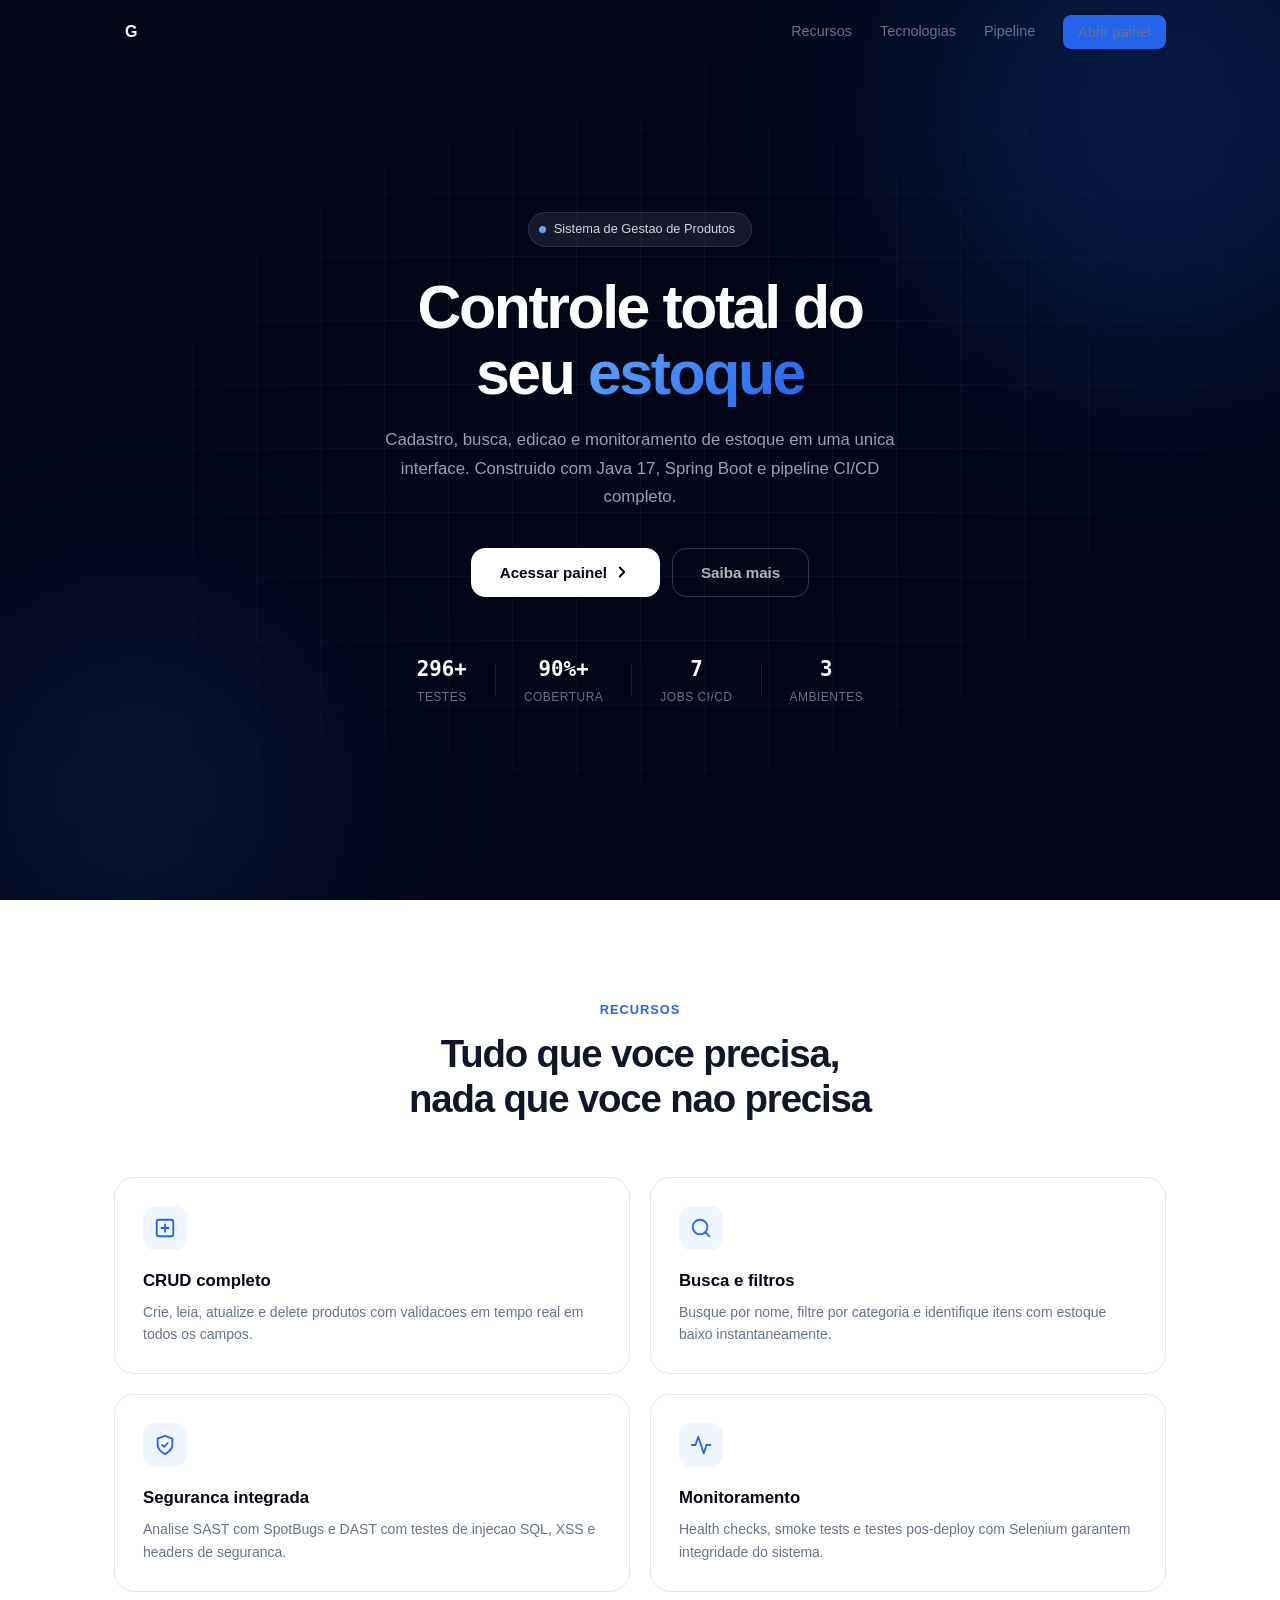
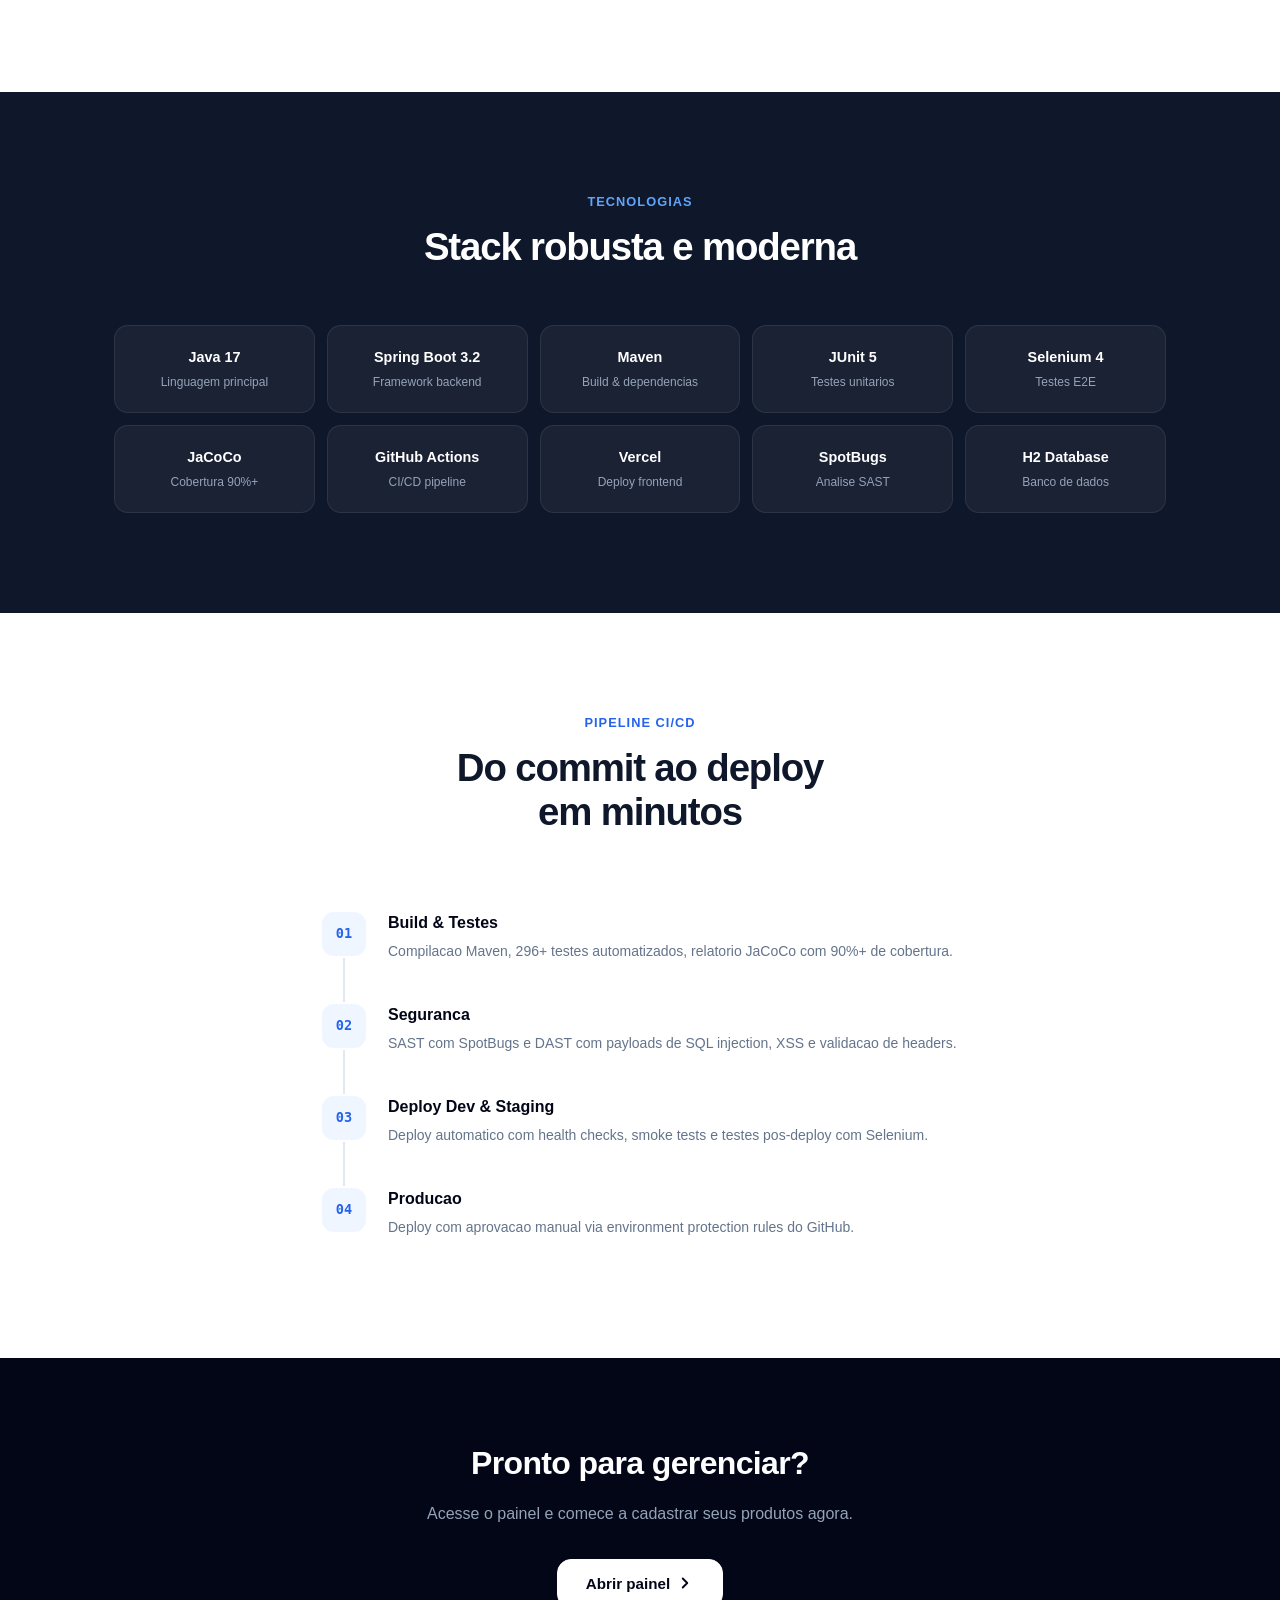
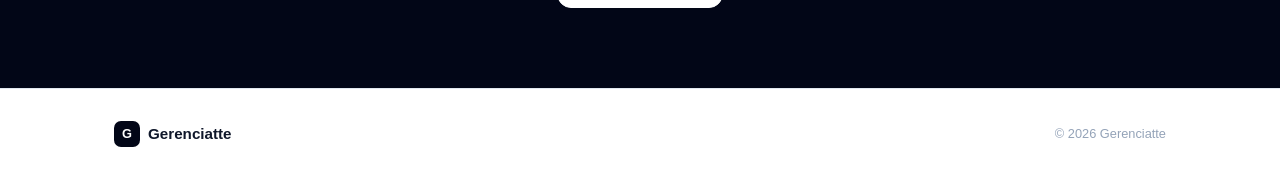
==== commit 91cb115a: "fix: ajustar porta dinamica para Railway e corrigir botoes azuis" ====
--- a/src/main/resources/static/index.html
+++ b/src/main/resources/static/index.html
@@ -41,11 +41,11 @@
                 Construido com Java 17, Spring Boot e pipeline CI/CD completo.
             </p>
             <div class="hero-cta">
-                <a href="app.html" class="btn btn-primary btn-lg">
+                <a href="app.html" class="btn btn-white btn-lg">
                     Acessar painel
                     <svg width="18" height="18" fill="none" stroke="currentColor" stroke-width="2.5" stroke-linecap="round" stroke-linejoin="round" viewBox="0 0 24 24"><path d="m9 18 6-6-6-6"/></svg>
                 </a>
-                <a href="#features" class="btn btn-ghost btn-lg">Saiba mais</a>
+                <a href="#features" class="btn btn-ghost-light btn-lg">Saiba mais</a>
             </div>
             <div class="hero-metrics">
                 <div class="metric">
--- a/src/main/resources/static/styles.css
+++ b/src/main/resources/static/styles.css
@@ -88,8 +88,8 @@
 .btn-sm{padding:6px 14px;font-size:.8125rem}
 .btn-lg{padding:13px 28px;font-size:.95rem;border-radius:var(--r-lg)}
 
-.btn-primary{background:var(--b600);color:var(--white);border-color:var(--b600)}
-.btn-primary:hover:not(:disabled){background:var(--b700);border-color:var(--b700);box-shadow:0 4px 14px rgba(37,99,235,.35)}
+.btn-primary{background:var(--b600);color:#fff;border-color:var(--b600)}
+.btn-primary:hover:not(:disabled){background:var(--b700);border-color:var(--b700);box-shadow:0 4px 14px rgba(37,99,235,.4)}
 
 .btn-ghost{background:0;color:var(--g600);border-color:transparent}
 .btn-ghost:hover:not(:disabled){background:var(--g100);color:var(--g900)}
@@ -100,13 +100,16 @@
 .btn-danger{background:var(--red);color:var(--white);border-color:var(--red)}
 .btn-danger:hover:not(:disabled){background:var(--red-d);box-shadow:0 4px 14px rgba(239,68,68,.35)}
 
-.btn-white{background:var(--white);color:var(--black);border-color:var(--white)}
-.btn-white:hover:not(:disabled){background:var(--g100);box-shadow:var(--sh-lg)}
+.btn-white{background:var(--white);color:var(--black);border-color:var(--white);font-weight:700}
+.btn-white:hover:not(:disabled){background:var(--g100);box-shadow:0 8px 24px rgba(255,255,255,.2)}
+
+.btn-ghost-light{background:0;color:rgba(255,255,255,.7);border:1px solid rgba(255,255,255,.2)}
+.btn-ghost-light:hover:not(:disabled){color:var(--white);background:rgba(255,255,255,.1);border-color:rgba(255,255,255,.35)}
 
 /* legacy compat for app.js */
 .btn-secondary{background:var(--white);color:var(--g700);border-color:var(--g300)}
 .btn-secondary:hover:not(:disabled){background:var(--g50)}
-.btn-success,.btn-search{background:var(--b600);color:var(--white)}
+.btn-success,.btn-search{background:var(--b600);color:#fff}
 .btn-success:hover:not(:disabled),.btn-search:hover:not(:disabled){background:var(--b700)}
 .btn-warning{background:var(--amber);color:var(--white)}
 .btn-warning:hover:not(:disabled){background:var(--amber-d)}
@@ -336,7 +339,8 @@
   color:var(--g900);background:transparent;outline:0;
 }
 .search-bar input::placeholder{color:var(--g400)}
-.search-bar .btn{border-radius:0;border:0;border-left:1px solid var(--g200);padding:9px 16px}
+.search-bar .btn{border-radius:0;border:0;border-left:1px solid var(--g200);padding:9px 16px;background:var(--b600);color:#fff}
+.search-bar .btn:hover{background:var(--b700)}
 .toolbar-actions{display:flex;gap:8px}
 
 /* Table */
